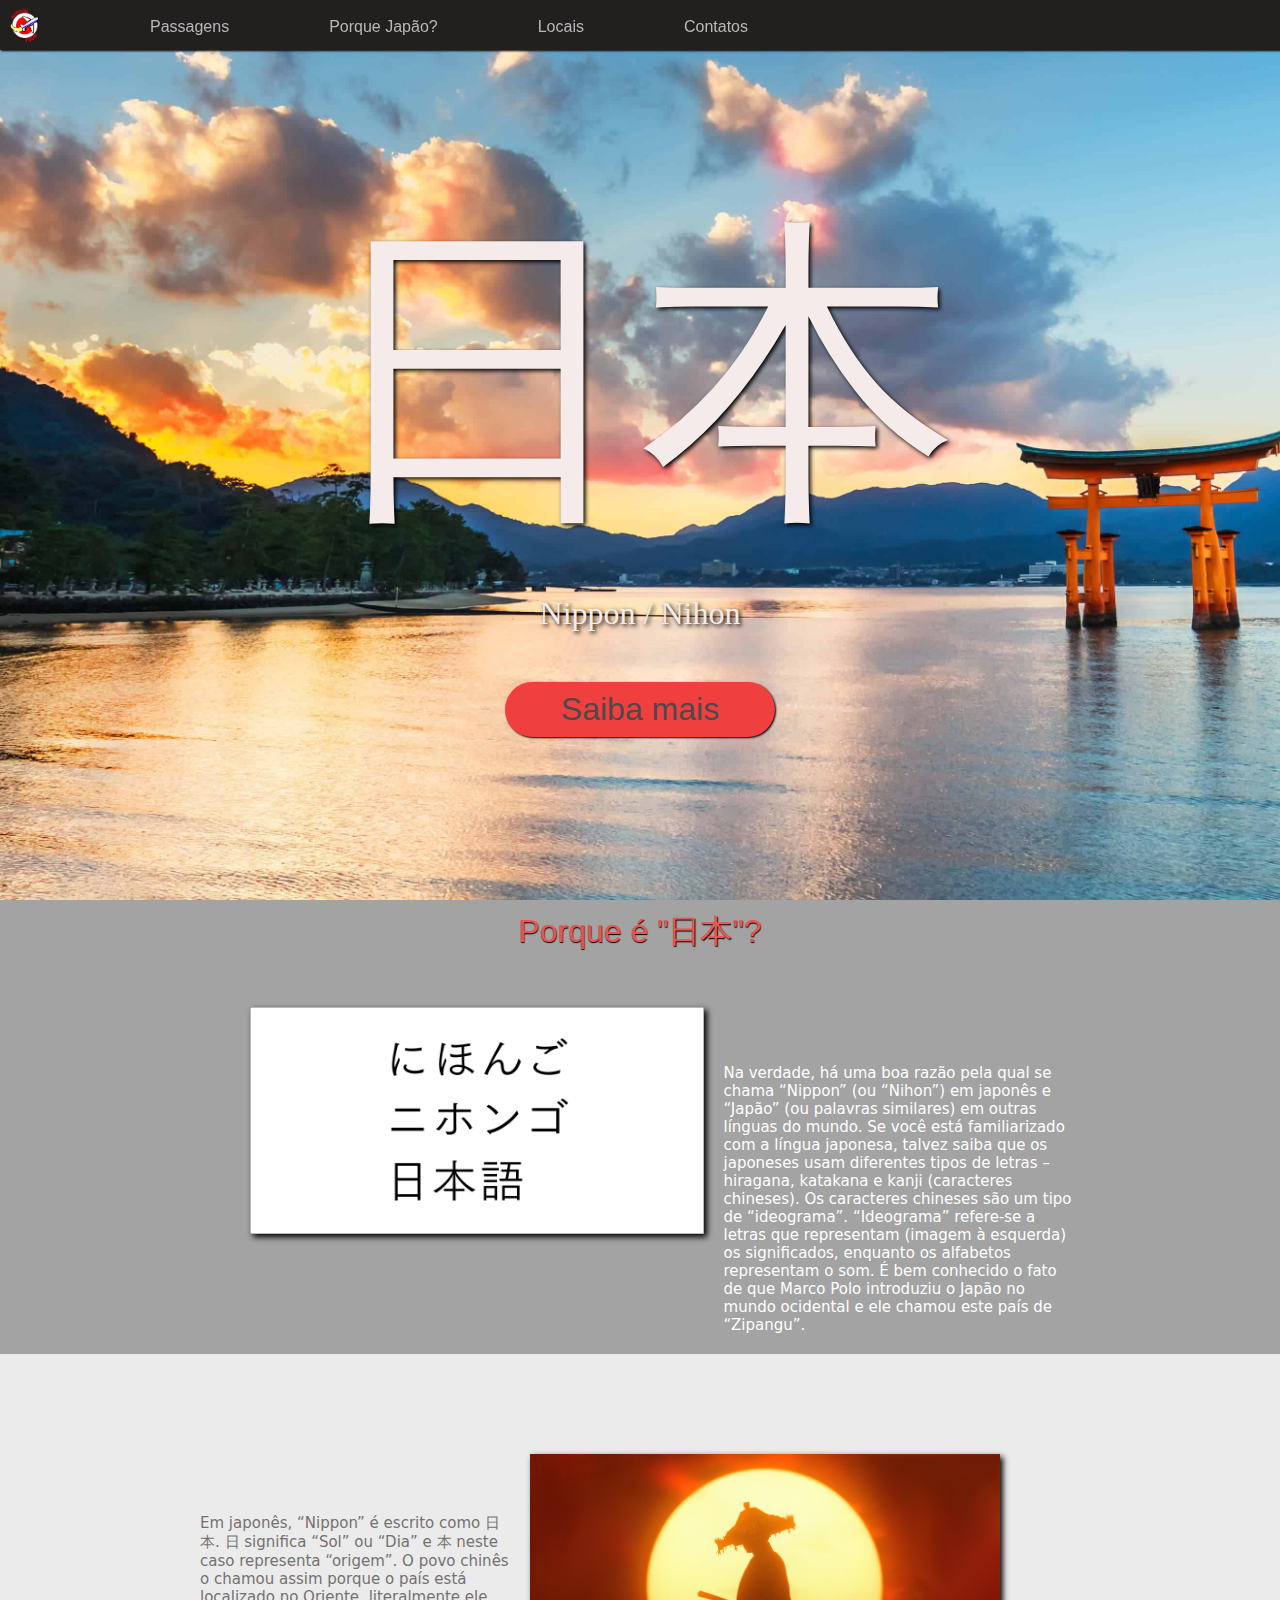
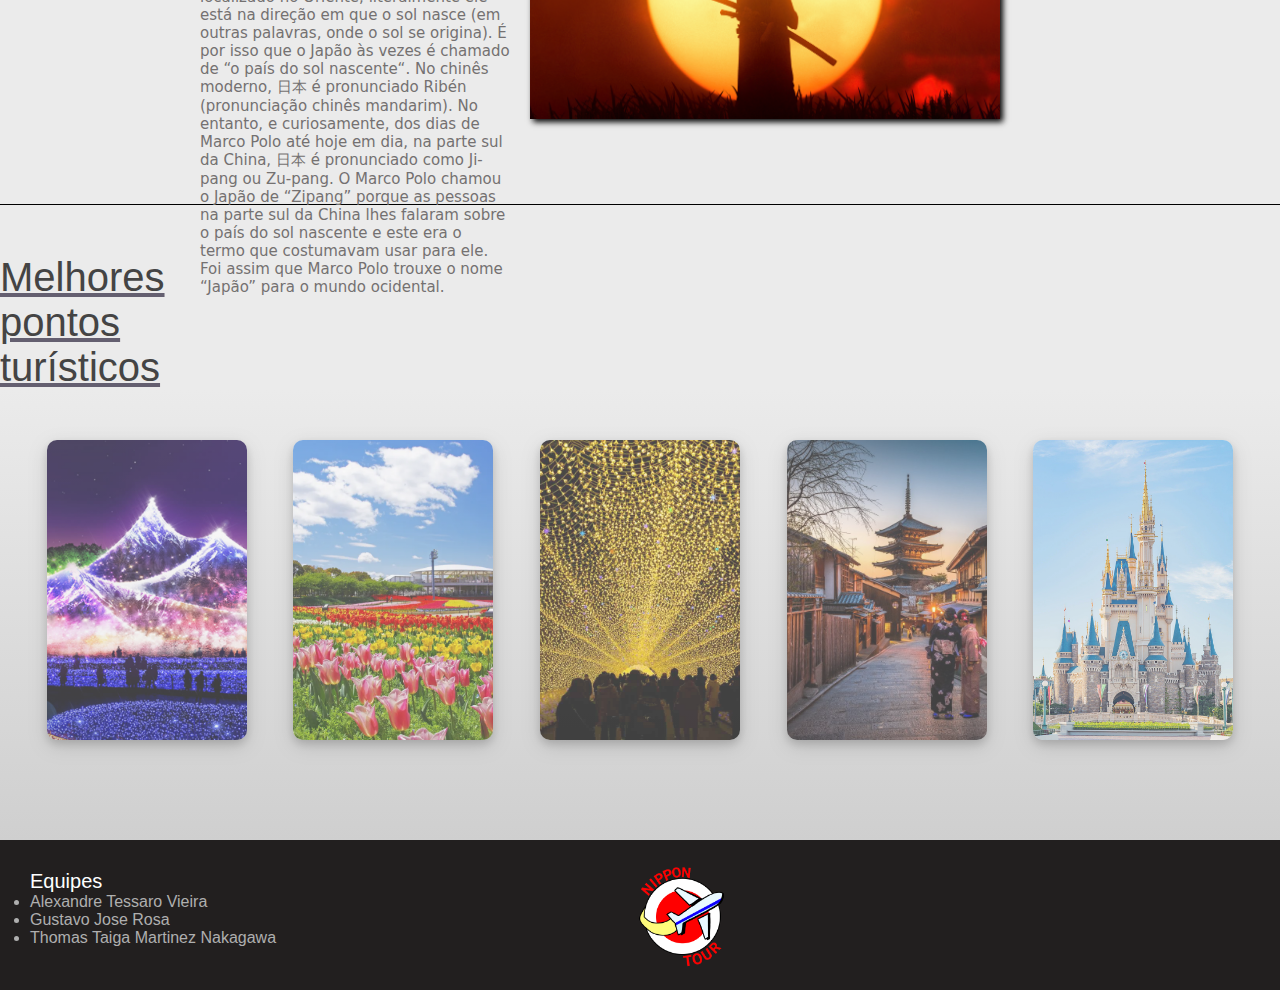
==== NipponTour.html @ 8136ca3f "a" ====
<!DOCTYPE html>
<html lang="en">
<head>
    <meta charset="UTF-8">
    <meta http-equiv="X-UA-Compatible" content="IE=edge">
    <meta name="viewport" content="width=device-width, initial-scale=1.0">
    <title>Nippon Tour: Viagem pro Japão</title>
    <link href="NipponTour.css" rel="stylesheet" type="text/css">
    <link image.css>
</head>
<body>

        

    <div class="back1">

        <a href="#home">
            <img class="icon-nippon-tour" src="image.css/1652642676838.png">
        </a>

        <a href="Pasagem.html">Passagens</a>

        <a href="#whatIsJapan">Porque Japão?</a>

        <a href="#japanHistoryP2">Locais</a>

        <a href="#creditos">Contatos</a>

    </div>

    <div id="home">
        <span class="title-nippon">日本</span>  
        <span class="subtitle-nippon">Nippon / Nihon</span>
        <div id="link">
            <a href="#whatIsJapan">Saiba mais</a>
        </div>
        <div id="saiba"></div>    
    </div>
        
    <div id="whatIsJapan"><span class="oque-e-nihon">Porque é "日本"?</span></div>
    
    <div id="japanHistory">
        <img class="example-letra" src="image.css/Letras.jpg">
        <p class="frase-pq-japao"> Na verdade, há uma boa razão pela qual se chama “Nippon” (ou “Nihon”) em japonês e “Japão” (ou palavras similares) em outras línguas do mundo. 
        Se você está familiarizado com a língua japonesa, talvez saiba que os japoneses usam diferentes tipos de letras – hiragana, katakana e kanji (caracteres chineses).
        Os caracteres chineses são um tipo de “ideograma”. “Ideograma” refere-se a letras que representam (imagem à esquerda) os significados, enquanto os alfabetos representam 
        o som. É bem conhecido o fato de que Marco Polo introduziu o Japão no mundo ocidental e ele chamou este país de “Zipangu”.</p>
    </div>

    <div id="japanHistoryP2">
        <img class="example-letra-p2" src="image.css/Taiyou.jpg">
        <p class="frase-pq-japao-p2"> Em japonês, “Nippon” é escrito como 日本. 日 significa “Sol” ou “Dia” e 本 neste caso representa “origem”.
            O povo chinês o chamou assim porque o país está localizado no Oriente, literalmente ele está na direção em que o sol nasce (em outras palavras, onde o sol se origina).
            É por isso que o Japão às vezes é chamado de “o país do sol nascente“. No chinês moderno, 日本 é pronunciado Ribén (pronunciação chinês mandarim).
            No entanto, e curiosamente, dos dias de Marco Polo até hoje em dia, na parte sul da China, 日本 é pronunciado como Ji-pang ou Zu-pang.
            O Marco Polo chamou o Japão de “Zipang” porque as pessoas na parte sul da China lhes falaram sobre o país do sol nascente e este era o termo que costumavam usar para ele.
            Foi assim que Marco Polo trouxe o nome “Japão” para o mundo ocidental.</p>
    </div>  

    <div class="line"></div>
    
    <div id="turismoTema"><span class="melhores-turismo">Melhores pontos turísticos</span></div>

    <div id="turismo-page">
        <a href="ponto-turistico.html"><img class="three-types-turismo" src="image.css/nabananosato.jpg"></a>
        <a href="ponto-turistico.html"><img class="three-types-turismo2" src="image.css/asanabana.jpg"></a>
        <a href="ponto-turistico.html"><img class="three-types-turismo3" src="image.css/luminarianabana.jpg"></a>
        <a href="ponto-turistico.html"><img class="three-types-turismo4" src="image.css/BackgroudNIHON.jpg"></a> 
        <a href="ponto-turistico.html"><img class="three-types-turismo4" src="image.css/Disny.jpg"></a>  
    </div>


    <div id="creditos">

        <div class="div-equipes">
            <ul class="title-equipes">Equipes</ul>
                <li class="names-equioes">Alexandre Tessaro Vieira</li>
                <li class="names-equioes">Gustavo Jose Rosa</li>
                <li class="names-equioes">Thomas Taiga Martinez Nakagawa</li>
        </div>
        <div class="icon-nippon">
            <img class="image-nippon" src="image.css/1652642676838.png">
        </div>
        
    </div>


</body>
</html>
---- NipponTour.css ----
.icon-nippon-tour {
    background-repeat: no-repeat;
    background-size: 100%;
    height: 50px;
    width: 50px;
}

.back1 {
    background: rgb(34, 31, 31);
    width: 100%;
    height: 50px;
    position: fixed;
    box-shadow: 1px 1px 2px #000000;
    overflow: hidden;
    display: flex;
    flex-direction: row;
    align-items: center;
}

.back1 > a {
    font-family: 'Segoe UI', Tahoma, Geneva, Verdana, sans-serif;
    float: left;
    display: block;
    color: #b9b8b8;
    text-align: center;
    padding-top: 3px;
    padding-left: 0px;
    margin-right: 100px;
    text-decoration: none;
}

.back1 > a:hover {
    color: white;
}

.title-nippon { 
    color: rgb(245, 235, 235);
    font-size: 20rem;
    text-shadow: 2px 2px 4px #000000;
    align-self: center;
}

.subtitle-nippon {
    color: rgb(245, 235, 235);
    text-align: center;
    font-size: 2rem;
    font-family: fantasy;
    text-shadow: 2px 2px 4px #000000;
    display: block;
}

#link {
    background: rgb(240, 63, 63);
    width: 270px;
    height: 55px;
    box-shadow: 1px 1px 2px #000000;
    border-radius: 100px;
    margin-top: 50px;
    transition: width 0.5s, height 0.5s;
    display: flex;
    justify-content: center;
    align-items: center;
}

#link:hover {
    width: 300px;
    height: 85px;
}

#link > a {
    transition: width 0.5s, height 0.5s;
    font-family: 'Franklin Gothic Medium', 'Arial Narrow', Arial, sans-serif;
    font-size: 2rem;
    text-decoration: none;  
    color: #4d494a;
}

#link > a:hover {
    color: #000000;
}

body {
    margin: 0px;
    height: 100%;
    width: 100%;
}

#home {
    background: url(image.css/Hiroshima.jpg);
    background-repeat: no-repeat;
    background-size: cover;
    width: 100%;
    height: 100vh;
    display: flex;
    flex-direction: column;
    align-items: center;
    justify-content: center;
}

#japanHistory { /*é tipo home*/
    width: 100%;
    height: 400px;
    background-color: #a3a3a3;
    display: flex;
    flex-direction: row;
    justify-content: center;
}

.oque-e-nihon {
    background-color: #a3a3a3;
    color: #e95555;
    font-size: 2rem;
    margin-top: 0px;
    padding-top: 10px;
    display: flex;
    flex-direction: column;
    align-items: center;
    font-family: -apple-system, BlinkMacSystemFont, 'Segoe UI', Roboto, Oxygen, Ubuntu, Cantarell, 'Open Sans', 'Helvetica Neue', sans-serif;
    margin-bottom: 0px;
    text-shadow: 0.5px 0.5px 1px #000000;
}

.example-letra {
    margin-left: 250px;
    margin-top: 53px;
    width: 12cm;
    height: 6cm;
    box-shadow: 3px 3px 6px #000000;
}

.frase-pq-japao {
    color: #ffffff;
    font-family: system-ui;
    font-size: 15px;
    padding-left: 20px;
    padding-right: 200px;
    margin-top: 110px;
}

#japanHistoryP2 { /*é tipo home*/
    width: 100%;
    height: 450px;
    background-color: #ebebeb;
    display: flex;
    flex-direction: row-reverse;
    justify-content: center;
}

.example-letra-p2 {
    margin-right: 280px;
    margin-top: 100px;
    width: 14cm;
    height: 7cm;
    box-shadow: 3px 3px 6px #000000;
}

.frase-pq-japao-p2 {
    color: #747171;
    font-family: system-ui;
    font-size: 15px;
    display: flex;
    justify-items: flex-end;
    padding-right: 20px;
    padding-left: 200px;
    margin-top: 160px;
}

.line {
    width: 100%;
    height: 1px;
    background-color: #000000;
}

#turismo-page {
    width: 100%;
    height: 400px;
    display: flex;
    justify-content: space-evenly;
    padding-top: 50px;
    background-image: linear-gradient(to bottom, #ebebeb, #cfcfcf);
}

.melhores-turismo {
    background-color: #ebebeb;
    color: #444444;
    font-size: 40px;
    margin-top: 0px;
    padding-top: 50px;
    padding-right: 1100px;
    display: flex;
    flex-direction: column;
    align-items: center;
    font-family: sans-serif;
    margin-bottom: 0px;
    text-decoration: underline;
    text-decoration-color: #645f70;
}

.three-types-turismo {
    width: 200px;
    height: 300px;
    object-fit: cover;
    box-shadow: 0 4px 8px 0 rgba(0, 0, 0, 0.2), 0 6px 20px 0 rgba(0, 0, 0, 0.19);
    border-radius: 10px;
    transition: width 0.3s, height 0.3s;
    filter: opacity(70%);
}

.three-types-turismo:hover {
    width: 220px;
    height: 320px;
    filter: opacity(100%);
}

.three-types-turismo2 {
    width: 200px;
    height: 300px;
    object-fit: cover;
    box-shadow: 0 4px 8px 0 rgba(0, 0, 0, 0.2), 0 6px 20px 0 rgba(0, 0, 0, 0.19);
    border-radius: 10px;
    transition: width 0.3s, height 0.3s;
    filter: opacity(70%);
}

.three-types-turismo2:hover {
    width: 220px;
    height: 320px;
    filter: opacity(100%);
}

.three-types-turismo3 {
    width: 200px;
    height: 300px;
    object-fit: cover;
    box-shadow: 0 4px 8px 0 rgba(0, 0, 0, 0.2), 0 6px 20px 0 rgba(0, 0, 0, 0.19);
    border-radius: 10px;
    transition: width 0.3s, height 0.3s;
    filter: opacity(70%);
}

.three-types-turismo3:hover {
    width: 220px;
    height: 320px;
    filter: opacity(100%);
}

.three-types-turismo4 {
    width: 200px;
    height: 300px;
    object-fit: cover;
    box-shadow: 0 4px 8px 0 rgba(0, 0, 0, 0.2), 0 6px 20px 0 rgba(0, 0, 0, 0.19);
    border-radius: 10px;
    transition: width 0.3s, height 0.3s;
    filter: opacity(70%);
}

.three-types-turismo4:hover {
    width: 220px;
    height: 320px;
    filter: opacity(100%);
}

.three-types-turismo5 {
    width: 200px;
    height: 300px;
    object-fit: cover;
    box-shadow: 0 4px 8px 0 rgba(0, 0, 0, 0.2), 0 6px 20px 0 rgba(0, 0, 0, 0.19);
    border-radius: 10px;
    transition: width 0.3s, height 0.3s;
    filter: opacity(70%);
}

.three-types-turismo5:hover {
    width: 220px;
    height: 320px;
    filter: opacity(100%);
}

#creditos {
    background-color: rgb(34, 31, 31);
    width: 100%;
    height: 150px;
    display: flex;
    flex-direction: row;
}


.div-equipes {
    padding: 0;
    margin: 30px;
    width: 25%;
    display: block;
    float: left;
    box-sizing: border-box;
    min-height: 1px;
    display: flex;
    flex-direction: column;
    justify-content: flex-start;
}

.title-equipes {
    color: rgb(255, 255, 255);
    border: 0;
    font-family: -apple-system, BlinkMacSystemFont, 'Segoe UI', Roboto, Oxygen, Ubuntu, Cantarell, 'Open Sans', 'Helvetica Neue', sans-serif;
    font-size: 20px;
    margin: 0;
    padding-left: 0;
    padding-bottom: 0px;
    padding-top: 0px;
    vertical-align: baseline;
}

.names-equioes {
    color: rgb(175, 175, 175);
    border: 0;
    font-family: -apple-system, BlinkMacSystemFont, 'Segoe UI', Roboto, Oxygen, Ubuntu, Cantarell, 'Open Sans', 'Helvetica Neue', sans-serif;
    font-size: 100%;
    margin: 0;
    padding-left: 0;
    padding-bottom: 0;
    padding-top: 0;
    vertical-align: baseline;
}

.names-equioes:hover {
    color: white;
}

.icon-nippon {
    display: flex;
    flex-direction: row;
    justify-items: center;
    margin-left: 17.8%;
}

.image-nippon {
    width: 150px;
    height: 150px;
}
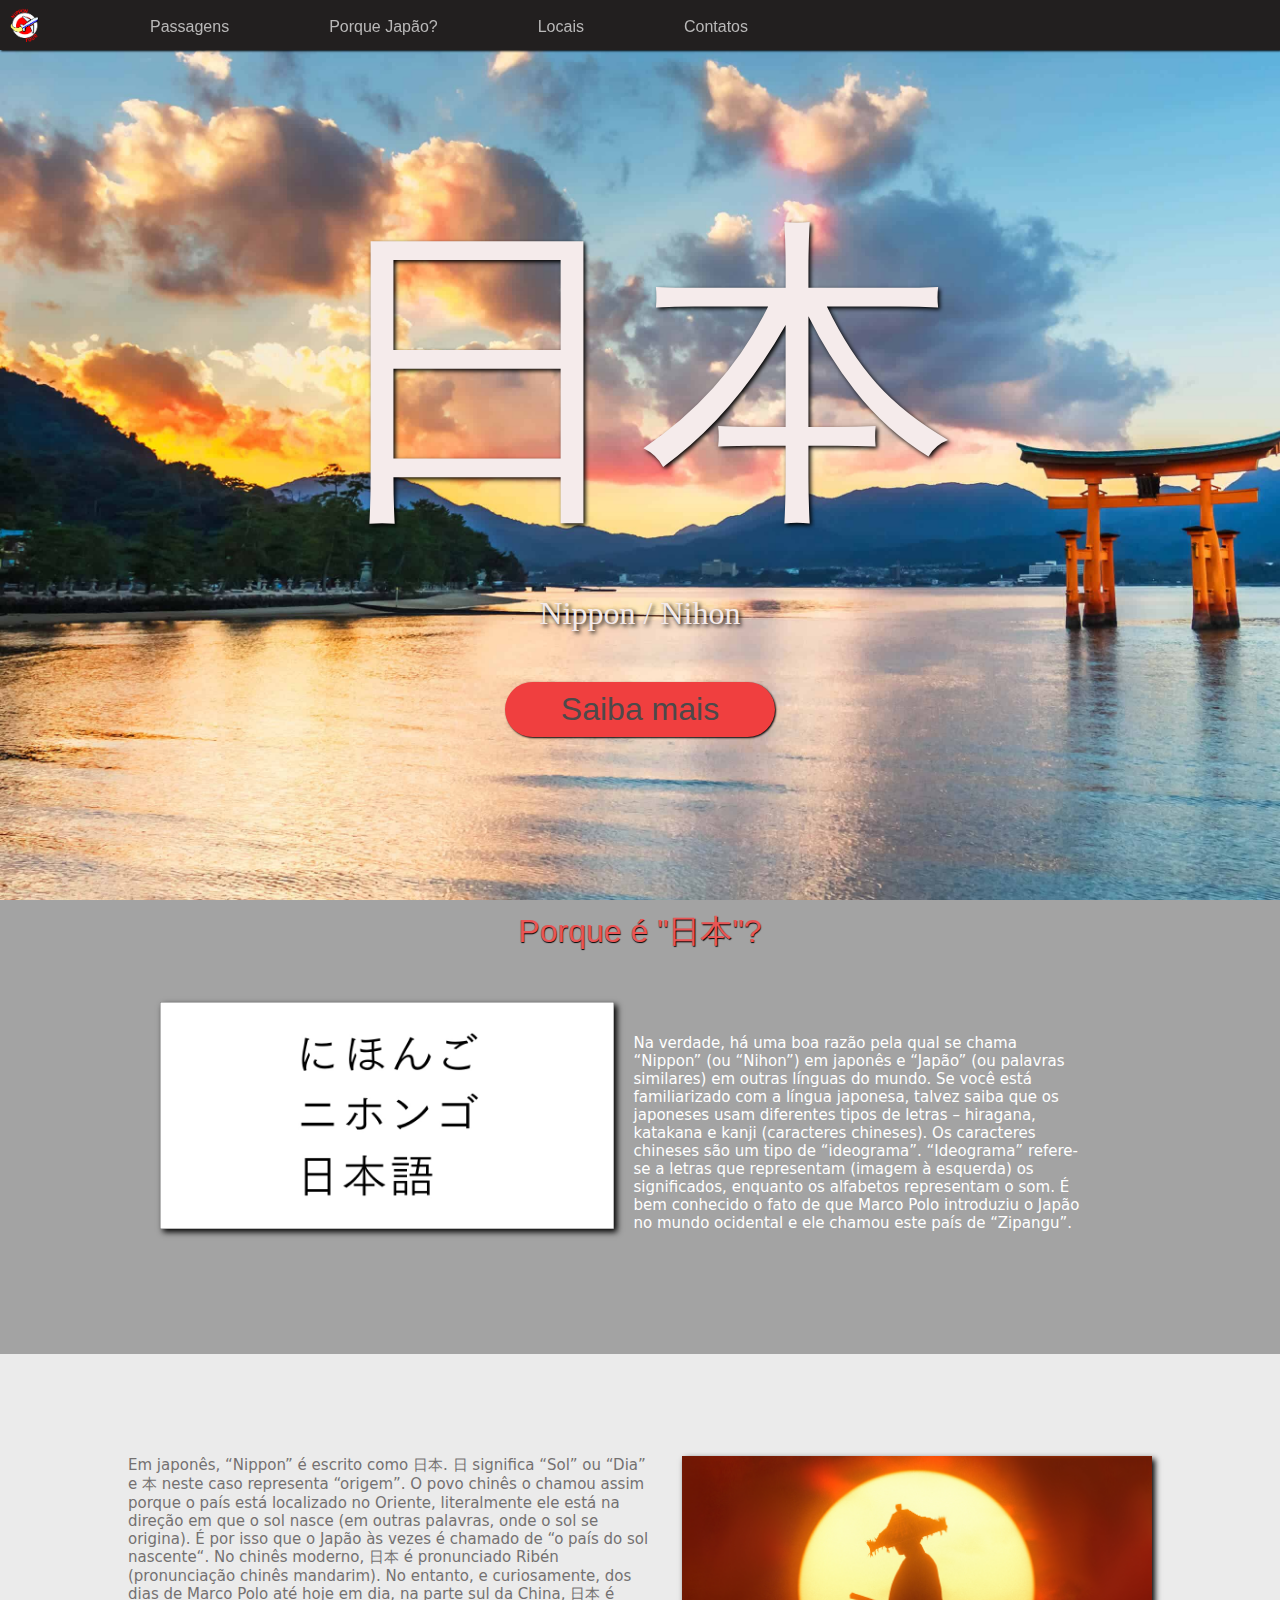
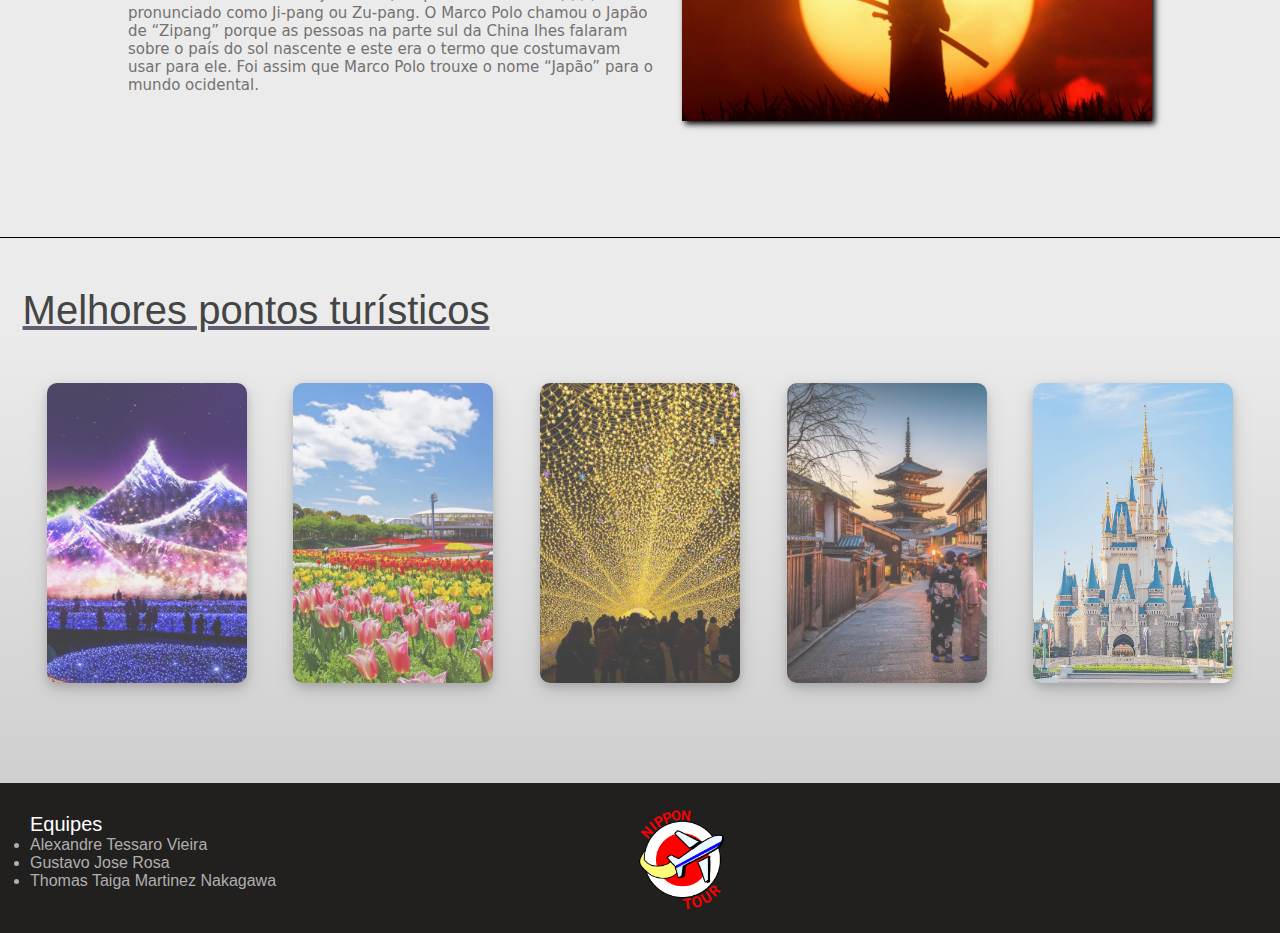
==== commit 6130d383: "att" ====
--- a/NipponTour.html
+++ b/NipponTour.html
@@ -7,6 +7,7 @@
     <title>Nippon Tour: Viagem pro Japão</title>
     <link href="NipponTour.css" rel="stylesheet" type="text/css">
     <link image.css>
+    <link rel="shortcut icon" href="image.css/1652642676838.png">
 </head>
 <body>
 
--- a/NipponTour.css
+++ b/NipponTour.css
@@ -64,7 +64,7 @@
 
 #link:hover {
     width: 300px;
-    height: 85px;
+    height: 75px;
 }
 
 #link > a {
@@ -121,8 +121,8 @@
 }
 
 .example-letra {
-    margin-left: 250px;
-    margin-top: 53px;
+    margin-left: 10rem;
+    margin-top: 3rem;
     width: 12cm;
     height: 6cm;
     box-shadow: 3px 3px 6px #000000;
@@ -134,21 +134,22 @@
     font-size: 15px;
     padding-left: 20px;
     padding-right: 200px;
-    margin-top: 110px;
+    margin-top: 5rem;
 }
 
 #japanHistoryP2 { /*é tipo home*/
     width: 100%;
-    height: 450px;
+    height: 8%;
     background-color: #ebebeb;
     display: flex;
     flex-direction: row-reverse;
     justify-content: center;
+    padding-bottom: 5%;
 }
 
 .example-letra-p2 {
-    margin-right: 280px;
-    margin-top: 100px;
+    margin-right: 10%;
+    margin-top: 8%;
     width: 14cm;
     height: 7cm;
     box-shadow: 3px 3px 6px #000000;
@@ -160,9 +161,10 @@
     font-size: 15px;
     display: flex;
     justify-items: flex-end;
-    padding-right: 20px;
-    padding-left: 200px;
-    margin-top: 160px;
+    padding-right: 2%;
+    padding-left: 10%;
+    margin-top: 8%;
+    padding-bottom: 5%;
 }
 
 .line {
@@ -184,9 +186,8 @@
     background-color: #ebebeb;
     color: #444444;
     font-size: 40px;
-    margin-top: 0px;
     padding-top: 50px;
-    padding-right: 1100px;
+    padding-right: 60%;
     display: flex;
     flex-direction: column;
     align-items: center;
@@ -336,5 +337,4 @@
 .image-nippon {
     width: 150px;
     height: 150px;
-}
-
+}